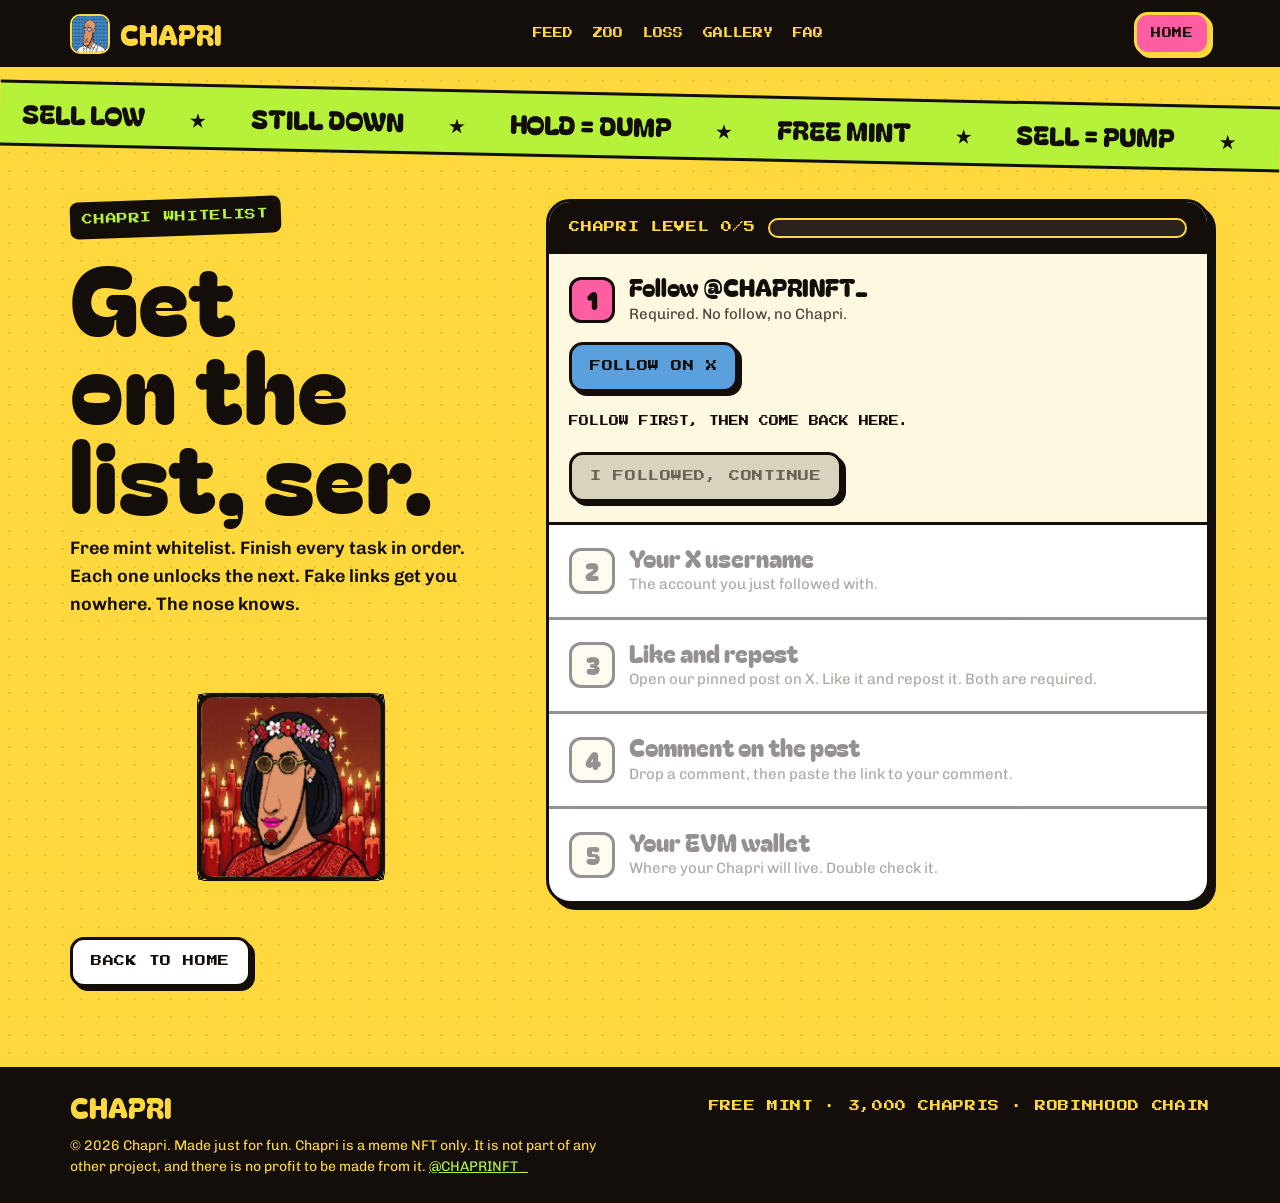
==== whitelist/index.html @ 2492bcfd "Add files via upload" ====
<!doctype html>
<html lang="en" data-base="../">
<head>
<meta charset="utf-8">
<meta name="viewport" content="width=device-width,initial-scale=1,viewport-fit=cover">
<title>Chapri Whitelist</title>
<meta name="description" content="Chapri. 3,000 Chapris, free mint on Robinhood Chain. Every move he makes is a loss. Feed him grass, turn him into a cow.">
<meta property="og:title" content="Chapri Whitelist">
<meta property="og:description" content="3,000 Chapris. Free mint on Robinhood Chain. Buys high. Sells low. Every time.">
<meta property="og:image" content="../assets/nft/2.webp">
<meta name="twitter:card" content="summary_large_image">
<meta name="twitter:site" content="@CHAPRINFT_">
<link rel="icon" href="../assets/nft/2.webp">
<link rel="preconnect" href="https://fonts.googleapis.com">
<link rel="preconnect" href="https://fonts.gstatic.com" crossorigin>
<link rel="stylesheet" href="https://fonts.googleapis.com/css2?family=Bagel+Fat+One&family=Chivo:wght@400;600;800&family=Press+Start+2P&display=swap">
<link rel="stylesheet" href="../css/style.css?v=5">
</head>
<body>
<header class="top">
  <div class="wrap nav">
    <a class="logo" href="../"><img src="../assets/nft/2.webp" alt="Chapri logo"><span>CHAPRI</span></a>
    <nav class="nav-links" aria-label="Main">
      <a href="../#feed">Feed</a>
      <a href="../#zoo">Zoo</a>
      <a href="../#loss">Loss</a>
      <a href="../#gallery">Gallery</a>
      <a href="../#faq">FAQ</a>
    </nav>
    <a class="btn" href="../">Home</a>
  </div>
</header>

<canvas id="confetti"></canvas>
<div class="toast" id="toast" role="status" aria-live="polite"></div>

<main id="wl-view">
  <div class="marquee alt" aria-hidden="true"><div class="marquee-track" data-mq="2"></div></div>
  <div class="wrap" id="wl">
    <div class="wl-grid">
      <div class="wl-side wl-intro">
        <span class="eyebrow pixel">Chapri whitelist</span>
        <h1>Get on the list, ser.</h1>
        <p>Free mint whitelist. Finish every task in order. Each one unlocks the next. Fake links get you nowhere. The nose knows.</p>
      </div>
      <div class="wl-side wl-cube">
        <div class="cube-zone" aria-hidden="true">
          <div class="cube">
            <img src="../assets/nft/3.webp" alt=""><img src="../assets/nft/758.webp" alt=""><img src="../assets/nft/1501.webp" alt=""><img src="../assets/nft/4.webp" alt=""><img src="../assets/nft/1509.webp" alt=""><img src="../assets/nft/2260.webp" alt="">
          </div>
        </div>
        <a class="btn white" href="../">Back to home</a>
      </div>

      <div class="panel" id="panel">
        <div class="panel-top">
          <span class="pixel" id="lvlText">Chapri level 0/5</span>
          <div class="lvl" aria-hidden="true"><i id="lvlBar"></i></div>
        </div>
        <div class="tasks" id="tasks">
          <div class="task" data-step="1">
            <div class="task-head"><div class="task-no"><b>1</b></div><div><h3>Follow @CHAPRINFT_</h3><p class="sub">Required. No follow, no Chapri.</p></div></div>
            <p class="done-line">Followed. Welcome to the family.</p>
            <div class="task-body">
              <div class="row"><a class="btn sky" id="followBtn" href="https://x.com/CHAPRINFT_" target="_blank" rel="noopener">Follow on X</a></div>
              <p class="wait" id="followWait">Follow first, then come back here.</p>
              <div class="row"><button class="btn" id="followOk" type="button" disabled>I followed, continue</button></div>
            </div>
          </div>
          <div class="task locked" data-step="2">
            <div class="task-head"><div class="task-no"><b>2</b></div><div><h3>Your X username</h3><p class="sub">The account you just followed with.</p></div></div>
            <p class="done-line" id="userDone">Saved.</p>
            <form class="task-body" id="userForm" novalidate>
              <label class="lbl" for="xuser">X username</label>
              <input class="inp" id="xuser" name="xuser" autocomplete="off" autocapitalize="off" spellcheck="false" placeholder="@yourname" maxlength="16">
              <p class="err" id="userErr"></p>
              <div class="row"><button class="btn" type="submit">Save username</button></div>
            </form>
          </div>
          <div class="task locked" data-step="3">
            <div class="task-head"><div class="task-no"><b>3</b></div><div><h3>Like and repost</h3><p class="sub" id="lrSub">Show the post some love. Both are required.</p></div></div>
            <p class="done-line">Liked and reposted. Legendary.</p>
            <div class="task-body">
              <div class="row">
                <a class="btn white" id="likeBtn" href="https://x.com/CHAPRINFT_" target="_blank" rel="noopener">Like the post</a>
                <a class="btn white" id="rtBtn" href="https://x.com/CHAPRINFT_" target="_blank" rel="noopener">Repost the post</a>
              </div>
              <label class="check" for="lrCheck"><input type="checkbox" id="lrCheck" disabled><span>I liked and reposted the post</span></label>
              <p class="err" id="lrErr"></p>
              <div class="row"><button class="btn" id="lrOk" type="button" disabled>Confirm and continue</button></div>
            </div>
          </div>
          <div class="task locked" data-step="4">
            <div class="task-head"><div class="task-no"><b>4</b></div><div><h3>Comment on the post</h3><p class="sub">Drop a comment, then paste the link to your comment.</p></div></div>
            <p class="done-line">Comment verified.</p>
            <form class="task-body" id="cmForm" novalidate>
              <div class="row"><a class="btn sky" id="cmBtn" href="https://x.com/CHAPRINFT_" target="_blank" rel="noopener">Comment on X</a></div>
              <p class="mini">After posting, open your comment, tap Share, copy the link and paste it below. It must be your own comment from the username you saved.</p>
              <label class="lbl" for="cmLink">Your comment link</label>
              <input class="inp" id="cmLink" name="cmLink" autocomplete="off" autocapitalize="off" spellcheck="false" placeholder="https://x.com/yourname/status/1234567890">
              <p class="err" id="cmErr"></p>
              <div class="row"><button class="btn" type="submit">Verify comment</button></div>
            </form>
          </div>
          <div class="task locked" data-step="5">
            <div class="task-head"><div class="task-no"><b>5</b></div><div><h3>Your EVM wallet</h3><p class="sub">Where your Chapri will live. Double check it.</p></div></div>
            <form class="task-body" id="walletForm" novalidate>
              <label class="lbl" for="wallet">EVM wallet address</label>
              <input class="inp" id="wallet" name="wallet" autocomplete="off" autocapitalize="off" spellcheck="false" placeholder="0x..." maxlength="42">
              <p class="err" id="walletErr"></p>
              <div class="row"><button class="btn lime" type="submit" id="walletBtn">Submit and join Chapri</button></div>
            </form>
          </div>
        </div>
        <div class="success" id="success" hidden>
          <img src="../assets/nft/1512.webp" alt="A happy Chapri">
          <span class="pixel">Whitelist submitted</span>
          <h3>Congrats! You are officially a Chapri.</h3>
          <p>Welcome to the Chapri project. We will announce the free mint date on X very soon. GTD access will be decided by a raffle, so stay tuned.</p>
          <div class="summary" id="summary"></div>
          <div class="row" style="justify-content:center">
            <a class="btn" id="shareBtn" href="https://x.com/CHAPRINFT_" target="_blank" rel="noopener">Share on X</a>
            <a class="btn white" href="https://x.com/CHAPRINFT_" target="_blank" rel="noopener">Turn on notifications</a>
          </div>
        </div>
      </div>
    </div>
  </div>
</main>

<footer>
  <div class="wrap foot">
    <span class="logo"><span>CHAPRI</span></span>
    <span class="pixel">Free mint &middot; 3,000 Chapris &middot; Robinhood Chain</span>
    <span class="disclaimer">&copy; 2026 Chapri. Made just for fun. Chapri is a meme NFT only. It is not part of any other project, and there is no profit to be made from it. <a href="https://x.com/CHAPRINFT_" target="_blank" rel="noopener">@CHAPRINFT_</a></span>
  </div>
</footer>

<script src="../js/config.js?v=5"></script>
<script src="../js/zoo.js?v=5"></script>
<script src="../js/app.js?v=5"></script>
</body>
</html>
---- css/style.css ----
:root{
  color-scheme: light;
  --banana:#FFD83D;
  --ink:#140E0B;
  --pink:#FF5FA2;
  --lime:#B6F23A;
  --sky:#5AA0DC;
  --skin:#E3A77A;
  --paper:#FFF8E1;
  --grass:#3FAE3A;
  --red:#FF4757;
  --display:"Bagel Fat One","Arial Black",Impact,system-ui,sans-serif;
  --body:"Chivo","Helvetica Neue",Arial,system-ui,sans-serif;
  --pixel:"Press Start 2P","Courier New",monospace;
  --shadow:6px 6px 0 var(--ink);
  --shadow-sm:4px 4px 0 var(--ink);
}
*{box-sizing:border-box}
[hidden]{display:none!important}
html{scroll-behavior:smooth}
body{margin:0;background:var(--banana);color:var(--ink);font-family:var(--body);font-size:17px;line-height:1.55;overflow-x:hidden;
  background-image:radial-gradient(rgba(20,14,11,.13) 1.2px,transparent 1.2px);background-size:18px 18px}
img{max-width:100%;display:block}
a{color:inherit}
button,input{font:inherit;color:inherit}
:focus-visible{outline:3px solid var(--pink);outline-offset:3px}
.wrap{max-width:1180px;margin:0 auto;padding-inline:20px}
.pixel{font-family:var(--pixel);font-size:11px;letter-spacing:.06em;line-height:1.7;text-transform:uppercase}
.btn{display:inline-flex;align-items:center;justify-content:center;gap:10px;border:3px solid var(--ink);background:var(--pink);color:var(--ink);
  font-family:var(--pixel);font-size:11px;text-transform:uppercase;letter-spacing:.05em;padding:15px 18px;border-radius:14px;box-shadow:var(--shadow-sm);
  cursor:pointer;text-decoration:none;transition:transform .12s ease,box-shadow .12s ease;line-height:1.3;text-align:center}
.btn:hover{transform:translate(-2px,-2px) rotate(-1deg);box-shadow:6px 6px 0 var(--ink)}
.btn:active{transform:translate(3px,3px);box-shadow:1px 1px 0 var(--ink)}
.btn.lime{background:var(--lime)}
.btn.white{background:#fff}
.btn.sky{background:var(--sky)}
.btn.ink{background:var(--ink);color:var(--banana)}
.btn[disabled]{background:#d9d2bd;color:#6b6356;cursor:not-allowed;transform:none;box-shadow:var(--shadow-sm)}
.eyebrow{display:inline-block;background:var(--ink);color:var(--lime);padding:9px 12px;border-radius:8px;transform:rotate(-2deg)}

header.top{position:sticky;top:env(safe-area-inset-top,0px);z-index:50;background:var(--ink);color:var(--banana)}
.nav{display:flex;align-items:center;justify-content:space-between;gap:16px;padding-block:12px}
.logo{display:flex;align-items:center;gap:10px;text-decoration:none}
.logo img{width:40px;height:40px;border-radius:10px;border:2px solid var(--banana)}
.logo span{font-family:var(--display);font-size:28px;color:var(--banana);line-height:1}
.nav-links{display:flex;gap:20px;align-items:center}
.nav-links a{font-family:var(--pixel);font-size:10px;text-transform:uppercase;text-decoration:none;color:var(--banana)}
.nav-links a:hover{color:var(--lime)}
.nav .btn{padding:12px 14px;font-size:10px;box-shadow:3px 3px 0 var(--banana);border-color:var(--banana)}

.marquee{background:var(--pink);border-block:3px solid var(--ink);overflow:hidden;transform:rotate(-1.4deg);margin-block:26px 10px;position:relative;z-index:2}
.marquee.alt{background:var(--lime);transform:rotate(1.2deg)}
.marquee-track{display:flex;width:max-content;animation:scroll 30s linear infinite}
.marquee.alt .marquee-track{animation-direction:reverse;animation-duration:36s}
.marquee-track span{font-family:var(--display);font-size:26px;padding:10px 22px;white-space:nowrap}
.marquee-track span::after{content:"\2605";margin-left:44px;font-size:20px}
@keyframes scroll{to{transform:translateX(-50%)}}

.hero{display:grid;grid-template-columns:1.05fr 1fr;gap:28px;align-items:center;padding-block:30px 40px}
.title{font-family:var(--display);font-size:clamp(84px,14vw,180px);line-height:.86;margin:18px 0 8px;display:flex;flex-wrap:wrap}
.title span{display:inline-block;color:var(--pink);-webkit-text-stroke:4px var(--ink);paint-order:stroke fill;text-shadow:7px 7px 0 var(--ink);animation:bob 2.4s ease-in-out infinite}
.title span:nth-child(2){color:var(--lime);animation-delay:.12s}
.title span:nth-child(3){color:#fff;animation-delay:.24s}
.title span:nth-child(4){color:var(--sky);animation-delay:.36s}
.title span:nth-child(5){color:var(--skin);animation-delay:.48s}
.title span:nth-child(6){color:var(--pink);animation-delay:.6s}
@keyframes bob{0%,100%{transform:translateY(0) rotate(0)}50%{transform:translateY(-12px) rotate(-3deg)}}
.lede{font-size:clamp(18px,2.2vw,22px);font-weight:600;max-width:36ch;margin:10px 0 24px;text-wrap:balance}
.lede mark{background:var(--lime);padding:0 6px;border-radius:4px}
.cta-row{display:flex;flex-wrap:wrap;gap:14px}
.facts{display:grid;grid-template-columns:repeat(4,1fr);gap:10px;margin-top:28px}
.fact{background:#fff;border:3px solid var(--ink);border-radius:12px;padding:12px;box-shadow:var(--shadow-sm)}
.fact:nth-child(2){transform:rotate(1.5deg)}
.fact:nth-child(3){transform:rotate(-1.2deg);background:var(--lime)}
.fact:nth-child(4){transform:rotate(1deg)}
.fact.free{background:var(--pink)}
.fact.free b{font-size:26px}
.fact b{display:block;font-family:var(--display);font-size:22px;line-height:1.05;font-weight:400;font-variant-numeric:tabular-nums}
.fact small{font-family:var(--pixel);font-size:8px;text-transform:uppercase;letter-spacing:.06em}
.stage{position:relative;aspect-ratio:1;max-width:100%;border:3px solid var(--ink);border-radius:26px;background:var(--sky);box-shadow:var(--shadow);overflow:hidden;
  background-image:linear-gradient(rgba(255,255,255,.14) 2px,transparent 2px),linear-gradient(90deg,rgba(255,255,255,.14) 2px,transparent 2px);background-size:40px 40px}
.hero-pic{position:absolute;inset:0;border:0;padding:0;background:none;cursor:pointer}
.hero-pic img{width:100%;height:100%;object-fit:cover}
.hero-pic img.squish{animation:squish .38s ease}
@keyframes squish{0%{transform:scale(1)}30%{transform:scale(1.05,.94)}60%{transform:scale(.97,1.04)}100%{transform:scale(1)}}
.bubble{position:absolute;z-index:4;left:50%;top:18px;transform:translateX(-50%) rotate(-2deg);max-width:min(86%,360px);background:#fff;border:3px solid var(--ink);border-radius:18px;padding:10px 14px;
  font-weight:800;font-size:16px;text-align:center;box-shadow:var(--shadow-sm);transition:opacity .3s,transform .3s}
.bubble::after{content:"";position:absolute;left:50%;bottom:-14px;width:22px;height:22px;background:#fff;border-right:3px solid var(--ink);border-bottom:3px solid var(--ink);transform:translateX(-50%) rotate(45deg)}
.bubble.swap{opacity:0;transform:translateX(-50%) rotate(-2deg) scale(.9)}
.sticker{position:absolute;z-index:3;border:3px solid var(--ink);border-radius:999px;padding:9px 14px;background:#fff;box-shadow:var(--shadow-sm);pointer-events:none}
.sticker.s1{bottom:18px;left:16px;transform:rotate(-6deg);background:var(--lime)}
.sticker.s2{bottom:18px;right:16px;transform:rotate(5deg);background:var(--pink)}

section{padding-block:70px}
.sec-head{display:flex;flex-wrap:wrap;align-items:end;justify-content:space-between;gap:16px;margin-bottom:30px}
h2{font-family:var(--display);font-weight:400;font-size:clamp(44px,7vw,84px);line-height:.95;margin:10px 0 0;text-wrap:balance}
h2 .hl{background:var(--ink);color:var(--banana);padding:0 14px;border-radius:12px;display:inline-block;transform:rotate(-2deg)}
.sec-head p{max-width:44ch;margin:0;font-weight:600}

.feed{display:grid;grid-template-columns:1fr 1fr;gap:30px;align-items:center;background:#8fd46a;border:3px solid var(--ink);border-radius:28px;padding:30px;box-shadow:var(--shadow);
  background-image:repeating-linear-gradient(90deg,rgba(20,14,11,.06) 0 6px,transparent 6px 14px)}
.feed-stage{position:relative;perspective:900px}
.feed-card{position:relative;border:4px solid var(--ink);border-radius:22px;overflow:hidden;background:#fff;box-shadow:var(--shadow);transform-style:preserve-3d}
.feed-card.morph{animation:morph 1.1s cubic-bezier(.2,.8,.2,1)}
@keyframes morph{0%{transform:rotateY(0)}50%{transform:rotateY(180deg) scale(.9)}100%{transform:rotateY(360deg)}}
.feed-card.chew{animation:chew .35s ease}
@keyframes chew{0%,100%{transform:scale(1)}40%{transform:scale(1.04,.96)}70%{transform:scale(.98,1.03)}}
.feed-card canvas,.zoo-card canvas{display:block;width:100%;height:auto;aspect-ratio:1}
.feed-copy h2{font-size:clamp(40px,6vw,74px)}
.counter{display:flex;align-items:baseline;gap:12px;margin:14px 0 8px}
.counter b{font-family:var(--display);font-size:clamp(56px,8vw,96px);line-height:1;font-weight:400;font-variant-numeric:tabular-nums}
.progress{height:24px;border:3px solid var(--ink);border-radius:999px;background:#fff;overflow:hidden;box-shadow:var(--shadow-sm)}
.progress i{display:block;height:100%;width:0;background:repeating-linear-gradient(45deg,var(--grass) 0 10px,#58c94f 10px 20px);border-right:3px solid var(--ink);transition:width .35s ease}
.react{font-weight:800;font-size:19px;min-height:2.9em;margin:12px 0}
.tray{display:flex;flex-wrap:wrap;gap:10px;margin:6px 0 16px}
.tuft{width:74px;height:74px;border:3px solid var(--ink);border-radius:16px;background:#6d4c2f;box-shadow:var(--shadow-sm);cursor:pointer;display:grid;place-items:center;padding:0;transition:transform .12s}
.tuft:hover{transform:translateY(-4px) rotate(-4deg)}
.tuft:active{transform:scale(.92)}
.tuft svg{width:56px;height:56px}
.flying{position:fixed;z-index:90;width:56px;height:56px;pointer-events:none;transition:transform .55s cubic-bezier(.3,1.4,.5,1),opacity .55s}
.done-row{display:flex;flex-wrap:wrap;gap:10px}
.moo{position:absolute;z-index:3;right:14px;top:14px;font-family:var(--display);font-size:clamp(38px,6vw,64px);color:#fff;-webkit-text-stroke:3px var(--ink);paint-order:stroke fill;transform:rotate(8deg);animation:bob 1.2s ease-in-out infinite;pointer-events:none}

.zoo{display:grid;grid-template-columns:minmax(0,1fr) minmax(0,1fr);gap:30px;align-items:start}
.zoo-stage{perspective:1000px;position:sticky;top:90px}
.zoo-card{border:4px solid var(--ink);border-radius:22px;overflow:hidden;background:#fff;box-shadow:var(--shadow);transition:transform .2s ease-out;transform-style:preserve-3d;touch-action:none;cursor:move}
.zoo-card.pop{animation:morph .9s cubic-bezier(.2,.8,.2,1)}
.zoo-hint{margin-top:14px;text-align:center}
.panel-box{min-width:0;background:#fff;border:3px solid var(--ink);border-radius:22px;box-shadow:var(--shadow);padding:20px;display:grid;gap:18px}
.panel-box>*{min-width:0}
.roast .eyebrow{background:var(--lime);color:var(--ink)}
.panel-box h3{margin:0 0 10px;font-family:var(--display);font-weight:400;font-size:24px;line-height:1.1}
.thumbs{display:flex;gap:10px;overflow-x:auto;padding:4px 4px 10px;scroll-snap-type:x mandatory}
.thumb{flex:none;width:68px;height:68px;border:3px solid var(--ink);border-radius:12px;overflow:hidden;padding:0;cursor:pointer;scroll-snap-align:start;background:#fff}
.thumb img{width:100%;height:100%;object-fit:cover}
.thumb[aria-pressed="true"]{outline:4px solid var(--pink);outline-offset:1px;transform:rotate(-4deg)}
.animals{display:grid;grid-template-columns:repeat(4,minmax(0,1fr));gap:10px}
.animal{border:3px solid var(--ink);border-radius:14px;background:var(--paper);padding:10px 4px 8px;cursor:pointer;display:grid;justify-items:center;gap:4px;box-shadow:3px 3px 0 var(--ink);transition:transform .12s}
.animal:hover{transform:translateY(-3px) rotate(-2deg)}
.animal .ico{font-size:28px;line-height:1}
.animal span:last-child{font-family:var(--pixel);font-size:8px;text-transform:uppercase}
.animal[aria-pressed="true"]{background:var(--lime);transform:rotate(-3deg)}
.ctrl{display:grid;gap:8px}
.ctrl label{font-family:var(--pixel);font-size:9px;text-transform:uppercase;letter-spacing:.06em}
input[type=range]{width:100%;accent-color:var(--pink)}
.inp{width:100%;font-size:17px;padding:13px 14px;border:3px solid var(--ink);border-radius:12px;background:#fff;color:var(--ink)}
.inp:focus{outline:none;box-shadow:0 0 0 4px var(--lime)}
.actions{display:flex;flex-wrap:wrap;gap:10px}
.toast{position:fixed;left:50%;bottom:calc(22px + env(safe-area-inset-bottom,0px));z-index:95;transform:translateX(-50%) translateY(120px);background:var(--ink);color:var(--banana);border:3px solid var(--banana);border-radius:14px;padding:12px 16px;font-weight:800;box-shadow:var(--shadow-sm);transition:transform .35s cubic-bezier(.2,.9,.3,1.3);max-width:calc(100% - 32px);text-align:center}
.toast:not(.show){visibility:hidden;transition:transform .35s,visibility 0s .35s}
.toast.show{transform:translateX(-50%) translateY(0)}

.roast{display:grid;grid-template-columns:.85fr 1.15fr;gap:34px;align-items:center;background:var(--ink);color:var(--banana);border:3px solid var(--ink);border-radius:28px;padding:34px;box-shadow:8px 8px 0 var(--pink)}
.roast h2{color:#fff}
.roast-stage{perspective:1000px}
.roast-card{position:relative;border:4px solid var(--banana);border-radius:22px;overflow:hidden;transform-style:preserve-3d}
.roast-card.spin{animation:morph .8s cubic-bezier(.2,.8,.2,1)}
.roast-card img{width:100%;aspect-ratio:1;object-fit:cover}
.flames{position:absolute;inset:auto 0 0 0;height:34%;background:linear-gradient(to top,rgba(255,71,87,.95),rgba(255,166,0,.6),transparent);opacity:0;transition:opacity .3s}
.roast-card.hot .flames{opacity:1}
.roast-line{font-family:var(--display);font-size:clamp(26px,3.6vw,42px);line-height:1.1;color:#fff;min-height:3.4em;margin:16px 0}
.move-label{margin:14px 0 4px;color:var(--lime)}
.move{font-weight:800;font-size:20px;margin:0;color:var(--banana)}
.roast .roast-line{color:#FF6B78;margin:0 0 16px;min-height:2.3em}
.pnl-row{display:flex;flex-wrap:wrap;gap:12px;margin-bottom:18px}
.pnl-box{display:grid;gap:2px;border:3px solid var(--banana);border-radius:14px;padding:10px 14px;min-width:130px}
.pnl-box b{font-family:var(--display);font-weight:400;font-size:34px;line-height:1;color:var(--red);font-variant-numeric:tabular-nums}
.pnl-box:last-child b{color:#fff}

.gallery{display:grid;grid-template-columns:repeat(5,1fr);gap:18px;perspective:1100px}
.card{position:relative;aspect-ratio:1/1.18;cursor:pointer;border:0;padding:0;background:none;transform-style:preserve-3d;transition:transform .7s cubic-bezier(.2,.9,.3,1.3)}
.card.flip{transform:rotateY(180deg)}
.card .face{position:absolute;inset:0;backface-visibility:hidden;-webkit-backface-visibility:hidden;border:3px solid var(--ink);border-radius:16px;overflow:hidden;box-shadow:var(--shadow-sm);background:#fff;display:flex;flex-direction:column}
.card .front img{width:100%;aspect-ratio:1;object-fit:cover;border-bottom:3px solid var(--ink)}
.card .front span{flex:1;display:flex;align-items:center;justify-content:space-between;padding:0 10px;font-family:var(--pixel);font-size:10px}
.card .back{transform:rotateY(180deg);background:var(--ink);color:var(--banana);padding:14px;justify-content:space-between;text-align:left}
.card .back q{font-family:var(--display);font-size:clamp(16px,1.6vw,21px);line-height:1.12;quotes:none;color:#fff}
.card .back .tag{align-self:flex-start;background:var(--lime);color:var(--ink);border-radius:6px;padding:5px 7px}
.card:nth-child(4n+1) .back{background:var(--pink);color:var(--ink)}
.card:nth-child(4n+1) .back q{color:var(--ink)}
.card:nth-child(4n+3) .back{background:var(--sky);color:var(--ink)}
.card:nth-child(4n+3) .back q{color:var(--ink)}
.hint{margin-top:18px}

.road{display:grid;grid-template-columns:repeat(5,1fr);gap:14px}
.step{position:relative;background:#fff;border:3px solid var(--ink);border-radius:18px;padding:18px 16px 20px;box-shadow:var(--shadow-sm)}
.step:nth-child(odd){transform:rotate(-1.5deg)}
.step:nth-child(even){transform:rotate(1.5deg);margin-top:26px}
.step .num{display:inline-grid;place-items:center;width:44px;height:44px;border-radius:50%;background:var(--pink);border:3px solid var(--ink);font-family:var(--display);font-size:22px}
.step:nth-child(2) .num{background:var(--lime)}
.step:nth-child(3) .num{background:var(--sky)}
.step:nth-child(4) .num{background:var(--banana)}
.step:nth-child(5) .num{background:var(--skin)}
.step h3{font-family:var(--display);font-weight:400;font-size:24px;line-height:1.05;margin:12px 0 6px}
.step p{margin:0;font-size:15px}
.step .state{display:inline-block;margin-top:12px;background:var(--ink);color:var(--banana);border-radius:6px;padding:5px 8px}
.step .state.now{background:var(--lime);color:var(--ink);border:2px solid var(--ink)}

.faq{display:grid;gap:12px;max-width:860px}
details{background:#fff;border:3px solid var(--ink);border-radius:16px;box-shadow:var(--shadow-sm);overflow:hidden}
details[open]{background:var(--paper)}
summary{cursor:pointer;list-style:none;padding:18px 20px;font-family:var(--display);font-size:22px;display:flex;justify-content:space-between;gap:12px;align-items:center}
summary::-webkit-details-marker{display:none}
summary::after{content:"+";font-family:var(--pixel);font-size:16px;flex:none;width:36px;height:36px;display:grid;place-items:center;border:3px solid var(--ink);border-radius:10px;background:var(--lime)}
details[open] summary::after{content:"\2013";background:var(--pink)}
details p{margin:0;padding:0 20px 20px;max-width:65ch}

.final{text-align:center;padding-block:80px 60px}
.final h2{font-size:clamp(50px,9vw,120px)}
.final p{font-size:20px;font-weight:600;margin:14px auto 28px;max-width:44ch}
footer{background:var(--ink);color:var(--banana);padding-block:26px calc(26px + env(safe-area-inset-bottom,0px))}
.foot{display:flex;flex-wrap:wrap;justify-content:space-between;gap:14px;align-items:center}
.foot a{color:var(--lime)}
.disclaimer{max-width:62ch;font-size:14px;line-height:1.5}

#wl{padding-block:30px 80px}
.wl-grid{display:grid;grid-template-columns:.8fr 1.2fr;grid-template-areas:"intro panel" "cube panel";gap:10px 34px;align-items:start}
.wl-intro{grid-area:intro}
.wl-cube{grid-area:cube}
#panel{grid-area:panel}
.wl-side h1{font-family:var(--display);font-weight:400;font-size:clamp(52px,8vw,96px);line-height:.92;margin:16px 0 10px;text-wrap:balance}
.wl-side p{font-size:18px;font-weight:600;max-width:36ch}
.cube-zone{height:260px;display:grid;place-items:center;perspective:900px;margin-block:10px 20px}
.cube{position:relative;width:170px;height:170px;transform-style:preserve-3d;animation:spin 14s linear infinite}
.cube img{position:absolute;inset:0;width:170px;height:170px;border:4px solid var(--ink);border-radius:14px;object-fit:cover}
.cube img:nth-child(1){transform:translateZ(85px)}
.cube img:nth-child(2){transform:rotateY(90deg) translateZ(85px)}
.cube img:nth-child(3){transform:rotateY(180deg) translateZ(85px)}
.cube img:nth-child(4){transform:rotateY(-90deg) translateZ(85px)}
.cube img:nth-child(5){transform:rotateX(90deg) translateZ(85px)}
.cube img:nth-child(6){transform:rotateX(-90deg) translateZ(85px)}
@keyframes spin{from{transform:rotateX(-18deg) rotateY(0)}to{transform:rotateX(-18deg) rotateY(360deg)}}
.panel{background:#fff;border:3px solid var(--ink);border-radius:24px;box-shadow:var(--shadow);overflow:hidden}
.panel-top{background:var(--ink);color:var(--banana);padding:16px 20px;display:flex;justify-content:space-between;align-items:center;gap:12px;flex-wrap:wrap}
.lvl{flex:1;min-width:160px;height:20px;border:2px solid var(--banana);border-radius:999px;overflow:hidden;background:#2a211c}
.lvl i{display:block;height:100%;width:0;background:var(--lime);transition:width .5s cubic-bezier(.2,.9,.3,1.2)}
.task{border-bottom:3px solid var(--ink);padding:20px}
.task:last-child{border-bottom:0}
.task-head{display:flex;gap:14px;align-items:center}
.task-no{flex:none;width:46px;height:46px;border-radius:12px;border:3px solid var(--ink);display:grid;place-items:center;font-family:var(--display);font-size:22px;background:var(--paper)}
.task h3{margin:0;font-family:var(--display);font-weight:400;font-size:24px;line-height:1.1}
.task .sub{margin:2px 0 0;font-size:15px;color:#4a3f37}
.task-body{margin-top:16px;display:grid;gap:12px}
.task.locked{opacity:.45}
.task.locked .task-body{display:none}
.task.done .task-no{background:var(--lime)}
.task.done .task-no::after{content:"\2713";font-family:var(--body);font-weight:800}
.task.done .task-no b{display:none}
.task.done .task-body{display:none}
.task.active{background:var(--paper)}
.task.active .task-no{background:var(--pink)}
.done-line{display:none;margin-top:8px;font-weight:800;font-size:15px}
.task.done .done-line{display:block}
.row{display:flex;flex-wrap:wrap;gap:10px;align-items:center}
label.lbl{font-family:var(--pixel);font-size:9px;text-transform:uppercase;letter-spacing:.06em}
.err{color:#c4122c;font-weight:800;font-size:15px;min-height:1.2em;margin:0}
.check{display:flex;gap:10px;align-items:flex-start;font-weight:600;cursor:pointer}
.check input{width:24px;height:24px;accent-color:var(--pink);flex:none;margin-top:1px}
.wait{font-family:var(--pixel);font-size:10px;text-transform:uppercase}
.mini{font-size:14px;color:#4a3f37;margin:0}
.success{padding:34px 24px;text-align:center;display:grid;gap:14px;justify-items:center;background:var(--lime)}
.success img{width:170px;height:170px;border:4px solid var(--ink);border-radius:20px;box-shadow:var(--shadow-sm);animation:bob 2s ease-in-out infinite;object-fit:cover}
.success h3{font-family:var(--display);font-weight:400;font-size:clamp(34px,5vw,52px);line-height:1;margin:0;text-wrap:balance}
.success p{margin:0;max-width:44ch;font-size:18px;font-weight:600}
.summary{background:#fff;border:3px solid var(--ink);border-radius:14px;padding:12px 16px;text-align:left;width:100%;max-width:420px;font-size:15px;overflow-wrap:anywhere}
#confetti{position:fixed;inset:0;pointer-events:none;z-index:80}

@media (max-width:980px){
  .hero,.feed,.zoo,.roast,.wl-grid{grid-template-columns:minmax(0,1fr)}
  .wl-grid{grid-template-areas:"intro" "panel" "cube";gap:24px}
  .zoo-stage{position:static}
  .gallery{grid-template-columns:repeat(3,1fr)}
  .road{grid-template-columns:1fr 1fr}
  .step:nth-child(even){margin-top:0}
  .nav-links a{display:none}
}
@media (max-width:560px){
  body{font-size:16px}
  .wrap{padding-inline:16px}
  .facts{grid-template-columns:1fr 1fr}
  .gallery{grid-template-columns:1fr 1fr;gap:14px}
  .road{grid-template-columns:1fr}
  .title span{-webkit-text-stroke:3px var(--ink);text-shadow:5px 5px 0 var(--ink)}
  .feed,.roast{padding:20px}
  .animals{grid-template-columns:repeat(3,minmax(0,1fr))}
  .logo span{font-size:24px}
  .marquee-track span{font-size:20px}
  .task{padding:16px}
  .tuft{width:62px;height:62px}
  .tuft svg{width:46px;height:46px}
}
@media (prefers-reduced-motion:reduce){
  *,*::before,*::after{animation-duration:.01ms!important;animation-iteration-count:1!important;transition-duration:.01ms!important}
  html{scroll-behavior:auto}
}
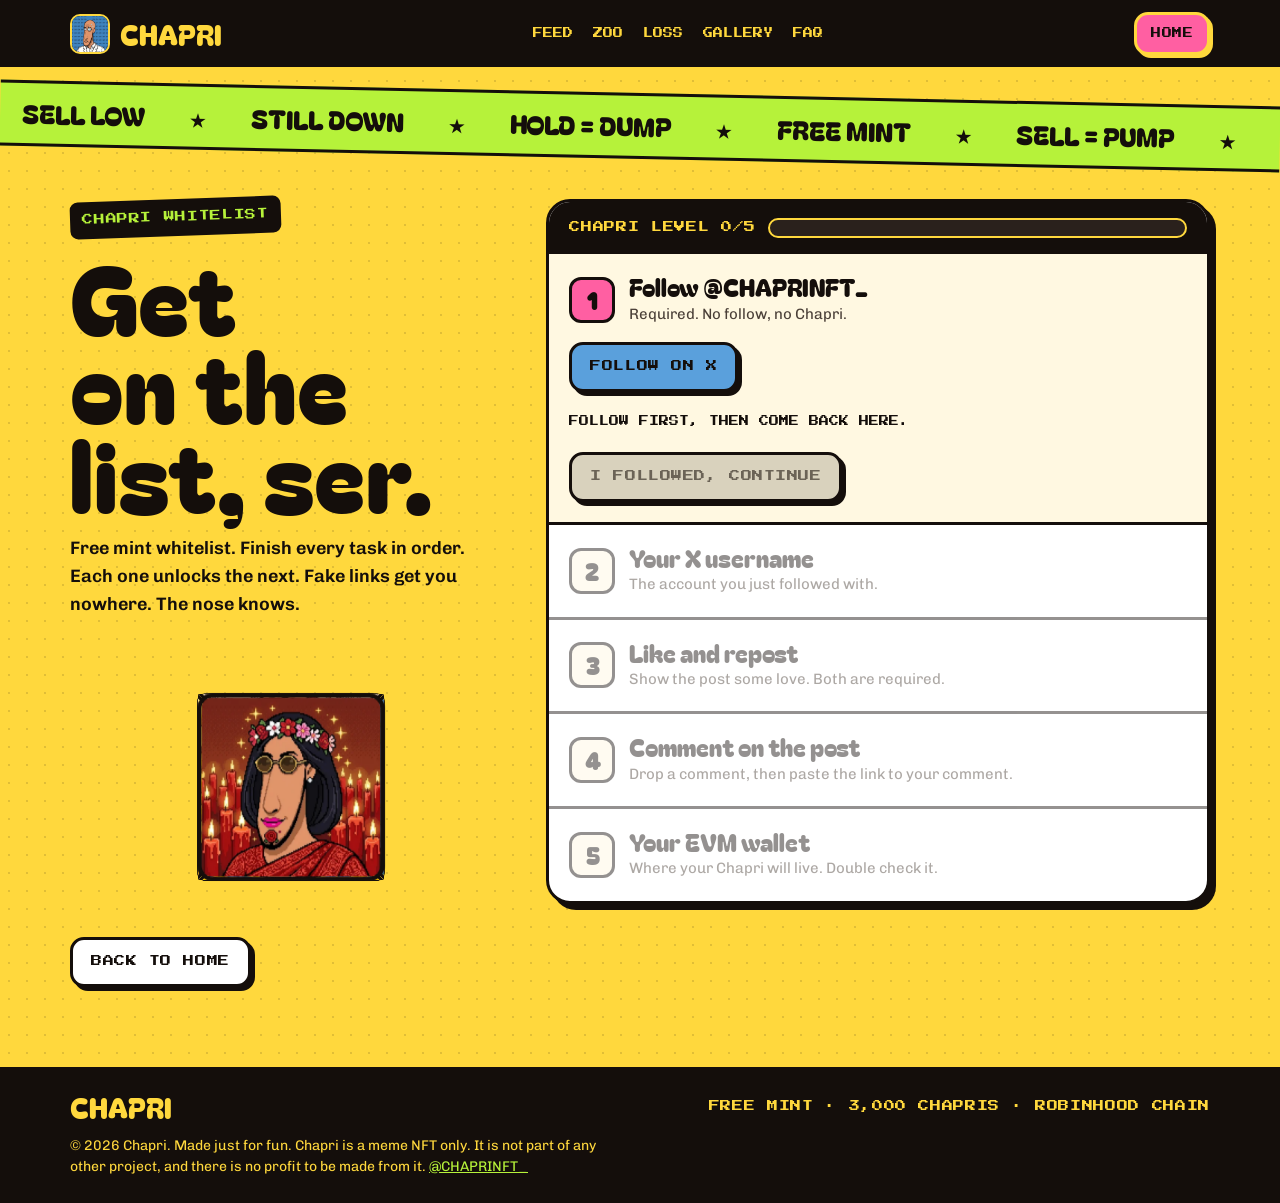
==== commit 2e67eb30: "Add files via upload" ====
--- a/whitelist/index.html
+++ b/whitelist/index.html
@@ -14,7 +14,7 @@
 <link rel="preconnect" href="https://fonts.googleapis.com">
 <link rel="preconnect" href="https://fonts.gstatic.com" crossorigin>
 <link rel="stylesheet" href="https://fonts.googleapis.com/css2?family=Bagel+Fat+One&family=Chivo:wght@400;600;800&family=Press+Start+2P&display=swap">
-<link rel="stylesheet" href="../css/style.css?v=5">
+<link rel="stylesheet" href="../css/style.css?v=6">
 </head>
 <body>
 <header class="top">
@@ -136,8 +136,8 @@
   </div>
 </footer>
 
-<script src="../js/config.js?v=5"></script>
-<script src="../js/zoo.js?v=5"></script>
-<script src="../js/app.js?v=5"></script>
+<script src="../js/config.js?v=6"></script>
+<script src="../js/zoo.js?v=6"></script>
+<script src="../js/app.js?v=6"></script>
 </body>
 </html>
